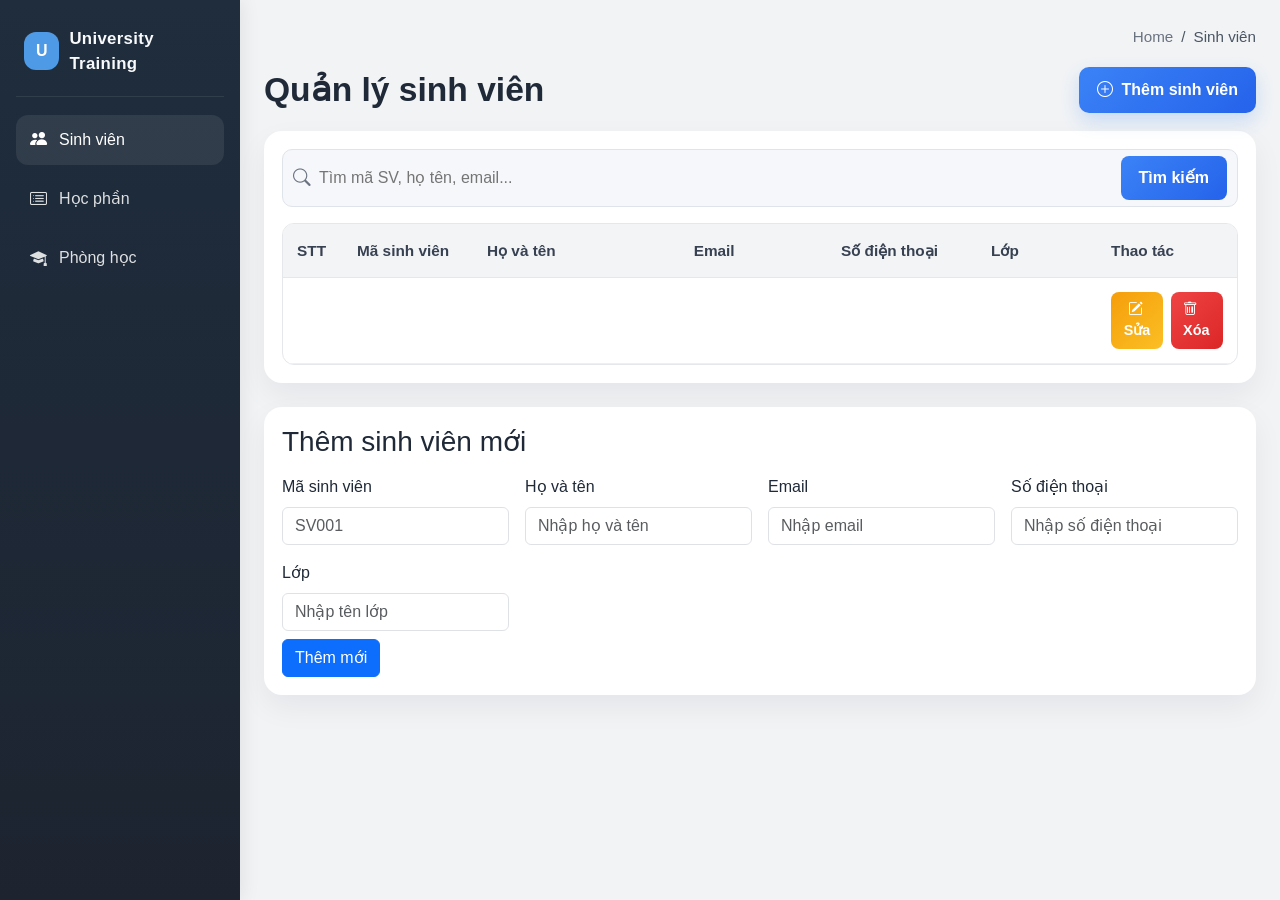
==== src/main/resources/templates/students.html @ 74492f2b "Hoan thanh phan B và C" ====
<!DOCTYPE html>
<html xmlns:th="http://www.thymeleaf.org" lang="vi">
<head>
    <meta charset="UTF-8">
    <meta name="viewport" content="width=device-width, initial-scale=1.0">
    <title>Quản Lý Sinh Viên</title>
    <link rel="stylesheet" href="https://cdn.jsdelivr.net/npm/bootstrap@5.3.2/dist/css/bootstrap.min.css">
    <link rel="stylesheet" href="https://cdn.jsdelivr.net/npm/bootstrap-icons@1.11.0/font/bootstrap-icons.min.css">
    <style>
        body {
            margin: 0;
            background: #f1f3f5;
            font-family: "Segoe UI", Arial, sans-serif;
            color: #1f2937;
        }

        .app-shell {
            display: flex;
            min-height: 100vh;
        }

        .sidebar {
            width: 240px;
            background: linear-gradient(180deg, #1f2d3d 0%, #1d2430 100%);
            color: #f8fafc;
            padding: 18px 16px;
            box-shadow: 2px 0 18px rgba(0, 0, 0, 0.08);
        }

        .brand-box {
            display: flex;
            align-items: center;
            gap: 10px;
            padding: 8px 8px 20px;
            border-bottom: 1px solid rgba(255,255,255,0.08);
            margin-bottom: 18px;
        }

        .brand-logo {
            width: 38px;
            height: 38px;
            border-radius: 12px;
            display: flex;
            align-items: center;
            justify-content: center;
            background: #4e9ae6;
            font-weight: 700;
            color: #fff;
        }

        .brand-text {
            font-size: 1.05rem;
            font-weight: 600;
            letter-spacing: 0.02em;
        }

        .side-menu {
            display: flex;
            flex-direction: column;
            gap: 10px;
            margin-top: 14px;
        }

        .nav-item-link {
            display: flex;
            align-items: center;
            gap: 12px;
            padding: 12px 14px;
            border-radius: 12px;
            color: rgba(255,255,255,0.85);
            text-decoration: none;
            transition: 0.2s ease;
        }

        .nav-item-link.active,
        .nav-item-link:hover {
            background: rgba(255,255,255,0.08);
            color: #ffffff;
        }

        .nav-item-link i {
            font-size: 1.05rem;
        }

        .main {
            flex: 1;
            padding: 18px 24px 24px;
        }

        .topbar {
            display: flex;
            justify-content: flex-end;
            align-items: center;
            padding: 8px 0 18px;
            color: #4b5563;
            font-size: 0.95rem;
        }

        .topbar .crumb {
            color: #6b7280;
        }

        .page-title {
            display: flex;
            justify-content: space-between;
            align-items: center;
            margin-bottom: 18px;
        }

        .page-title h1 {
            margin: 0;
            font-size: 2.1rem;
            font-weight: 700;
            color: #1f2937;
}

        .btn-primary-custom {
            border: none;
            background: linear-gradient(135deg, #3b82f6, #2563eb);
            color: white;
            border-radius: 10px;
            padding: 11px 18px;
            font-weight: 600;
            box-shadow: 0 8px 18px rgba(59,130,246,0.22);
        }

        .content-panel {
            background: #ffffff;
            border-radius: 18px;
            padding: 18px;
            box-shadow: 0 12px 30px rgba(15, 23, 42, 0.06);
        }

        .toolbar {
            display: flex;
            justify-content: flex-end;
            margin-bottom: 16px;
        }

        .search-box {
            width: 100%;
            max-width: 100%;
            display: flex;
            align-items: center;
            background: #f5f7fa;
            border: 1px solid #dfe4ea;
            border-radius: 10px;
            padding: 6px 10px;
        }

        .search-form {
            max-width: 100%;
        }

        .col-stt {
            width: 60px;
        }

        .col-code {
            width: 130px;
        }

        .col-phone {
            width: 150px;
        }

        .col-class {
            width: 120px;
        }

        .col-action {
            width: 140px;
        }

        .search-box i {
            color: #6b7280;
            font-size: 1.1rem;
            margin-right: 8px;
        }

        .search-box input {
            flex: 1;
            border: none;
            outline: none;
            background: transparent;
            font-size: 1rem;
            padding: 8px 0;
        }

        .search-box button {
            border: none;
            background: linear-gradient(135deg, #3b82f6, #2563eb);
            color: white;
            border-radius: 8px;
            padding: 10px 18px;
            font-weight: 600;
        }

        .table-wrap {
            overflow-x: auto;
            border: 1px solid #e5e7eb;
            border-radius: 12px;
        }

        table {
            width: 100%;
            border-collapse: collapse;
            margin: 0;
        }

        thead th {
            background: #f3f4f6;
            color: #374151;
            font-size: 0.96rem;
            font-weight: 700;
            padding: 15px 14px;
            text-align: left;
            border-bottom: 1px solid #e5e7eb;
        }

        tbody td {
            padding: 14px;
            border-bottom: 1px solid #edf0f3;
            color: #374151;
            vertical-align: middle;
        }

        tbody tr:nth-child(even) {
            background: #f8fafc;
        }

        .table-actions {
            display: flex;
            gap: 8px;
            justify-content: center;
        }

        .btn-action {
            border: none;
            border-radius: 8px;
            padding: 7px 12px;
            color: #fff;
            font-weight: 600;
            font-size: 0.9rem;
transition: transform 0.15s ease;
        }

        .btn-action:hover {
            transform: translateY(-1px);
        }

        .btn-edit {
            background: linear-gradient(135deg, #f59e0b, #fbbf24);
        }

        .btn-delete {
            background: linear-gradient(135deg, #ef4444, #dc2626);
        }

        .sticky-row {
            position: sticky;
            top: 0;
            z-index: 1;
        }

        @media (max-width: 991px) {
            .app-shell {
                flex-direction: column;
            }

            .sidebar {
                width: 100%;
            }

            .main {
                padding: 16px;
            }

            .page-title {
                flex-direction: column;
                align-items: flex-start;
                gap: 14px;
            }
        }
    </style>
</head>
<body>
    <div class="app-shell">
        <aside class="sidebar">
            <div class="brand-box">
                <div class="brand-logo">U</div>
                <div class="brand-text">University Training</div>
            </div>

            <nav class="side-menu">
                <a href="/students" class="nav-item-link active">
                    <i class="bi bi-people-fill"></i>
                    <span>Sinh viên</span>
                </a>
                <a href="#" class="nav-item-link">
                    <i class="bi bi-card-list"></i>
                    <span>Học phần</span>
                </a>
                <a href="#" class="nav-item-link">
                    <i class="bi bi-mortarboard-fill"></i>
                    <span>Phòng học</span>
                </a>
            </nav>
        </aside>

        <main class="main">
            <div class="topbar">
                <span class="crumb">Home</span>
                <span class="mx-2">/</span>
                <span>Sinh viên</span>
            </div>

            <div class="page-title">
                <h1>Quản lý sinh viên</h1>
                <button type="button" class="btn-primary-custom" onclick="document.getElementById('studentForm').scrollIntoView({behavior:'smooth'});">
                    <i class="bi bi-plus-circle me-1"></i> Thêm sinh viên
                </button>
            </div>

            <div class="content-panel">
                <div class="toolbar">
                    <form th:action="@{/students}" method="get" class="search-box search-form">
                        <i class="bi bi-search"></i>
                        <input type="text" name="keyword" th:value="${keyword}" placeholder="Tìm mã SV, họ tên, email...">
                        <button type="submit">Tìm kiếm</button>
                    </form>
                </div>

                <div class="table-wrap">
                    <table>
                        <thead>
                            <tr class="sticky-row">
                                <th class="col-stt">STT</th>
<th class="col-code">Mã sinh viên</th>
                                <th>Họ và tên</th>
                                <th>Email</th>
                                <th class="col-phone">Số điện thoại</th>
                                <th class="col-class">Lớp</th>
                                <th class="col-action">Thao tác</th>
                            </tr>
                        </thead>
                        <tbody>
                            <tr th:each="student, stat : ${students}">
                                <td th:text="${stat.count}"></td>
                                <td th:text="${student.studentCode}"></td>
                                <td th:text="${student.fullName}"></td>
                                <td th:text="${student.email}"></td>
                                <td th:text="${student.phone}"></td>
                                <td th:text="${student.className}"></td>
                                <td>
                                    <div class="table-actions">
                                        <button type="button" class="btn-action btn-edit">
                                            <i class="bi bi-pencil-square me-1"></i>Sửa
                                        </button>
                                        <a th:href="@{/students/delete/{id}(id=${student.id})}"
                                           class="btn-action btn-delete text-decoration-none"
                                           onclick="return confirm('Xác nhận xóa sinh viên này?');">
                                            <i class="bi bi-trash me-1"></i>Xóa
                                        </a>
                                    </div>
                                </td>
                            </tr>
                        </tbody>
                    </table>
                </div>
            </div>

            <div id="studentForm" class="content-panel mt-4">
                <h3 class="mb-3">Thêm sinh viên mới</h3>
                <form th:action="@{/students/add}" th:object="${newStudent}" method="post">
                    <div class="row g-3">
                        <div class="col-md-3">
                            <label class="form-label">Mã sinh viên</label>
                            <input type="text" class="form-control" th:field="*{studentCode}" placeholder="SV001">
                        </div>
                        <div class="col-md-3">
                            <label class="form-label">Họ và tên</label>
                            <input type="text" class="form-control" th:field="*{fullName}" required placeholder="Nhập họ và tên" title="Nhập họ và tên">
                        </div>
                        <div class="col-md-3">
                            <label class="form-label">Email</label>
<input type="email" class="form-control" th:field="*{email}" required placeholder="Nhập email" title="Nhập email">
                        </div>
                        <div class="col-md-3">
                            <label class="form-label">Số điện thoại</label>
                            <input type="text" class="form-control" th:field="*{phone}" placeholder="Nhập số điện thoại" title="Nhập số điện thoại">
                        </div>
                        <div class="col-md-3">
                            <label class="form-label">Lớp</label>
                            <input type="text" class="form-control" th:field="*{className}" placeholder="Nhập tên lớp" title="Nhập tên lớp">
                        </div>
                        <div class="col-12 mt-2">
                            <button type="submit" class="btn btn-primary">Thêm mới</button>
                        </div>
                    </div>
                </form>
            </div>
        </main>
    </div>
</body>
</html>
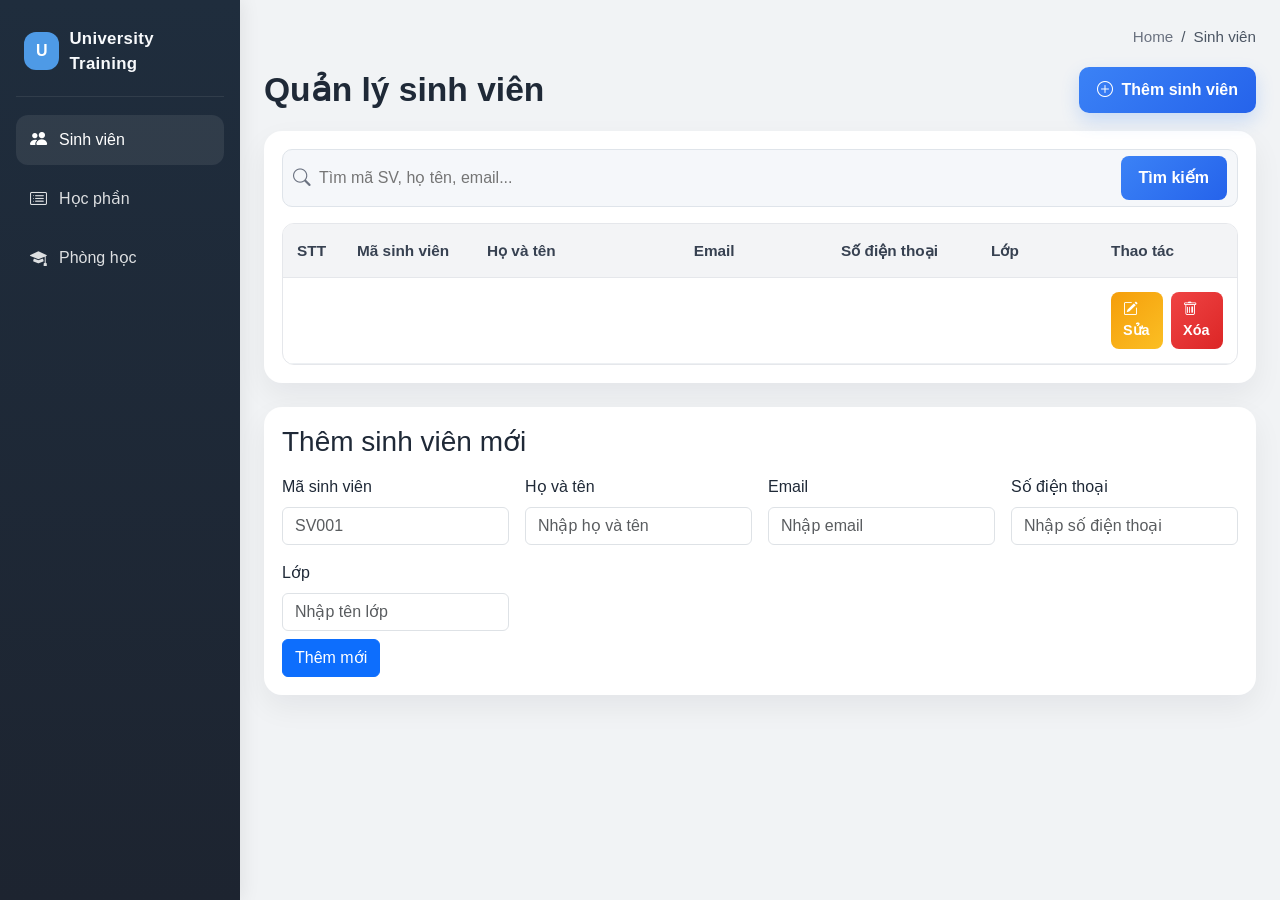
==== commit 22d780fa: "Cap nhat html" ====
--- a/src/main/resources/templates/students.html
+++ b/src/main/resources/templates/students.html
@@ -112,7 +112,7 @@
             font-size: 2.1rem;
             font-weight: 700;
             color: #1f2937;
-}
+        }
 
         .btn-primary-custom {
             border: none;
@@ -242,7 +242,7 @@
             color: #fff;
             font-weight: 600;
             font-size: 0.9rem;
-transition: transform 0.15s ease;
+            transition: transform 0.15s ease;
         }
 
         .btn-action:hover {
@@ -336,7 +336,7 @@
                         <thead>
                             <tr class="sticky-row">
                                 <th class="col-stt">STT</th>
-<th class="col-code">Mã sinh viên</th>
+                                <th class="col-code">Mã sinh viên</th>
                                 <th>Họ và tên</th>
                                 <th>Email</th>
                                 <th class="col-phone">Số điện thoại</th>
@@ -354,9 +354,10 @@
                                 <td th:text="${student.className}"></td>
                                 <td>
                                     <div class="table-actions">
-                                        <button type="button" class="btn-action btn-edit">
+                                        <a th:href="@{/students/edit/{id}(id=${student.id})}"
+                                           class="btn-action btn-edit text-decoration-none">
                                             <i class="bi bi-pencil-square me-1"></i>Sửa
-                                        </button>
+                                        </a>
                                         <a th:href="@{/students/delete/{id}(id=${student.id})}"
                                            class="btn-action btn-delete text-decoration-none"
                                            onclick="return confirm('Xác nhận xóa sinh viên này?');">
@@ -384,7 +385,7 @@
                         </div>
                         <div class="col-md-3">
                             <label class="form-label">Email</label>
-<input type="email" class="form-control" th:field="*{email}" required placeholder="Nhập email" title="Nhập email">
+                            <input type="email" class="form-control" th:field="*{email}" required placeholder="Nhập email" title="Nhập email">
                         </div>
                         <div class="col-md-3">
                             <label class="form-label">Số điện thoại</label>
